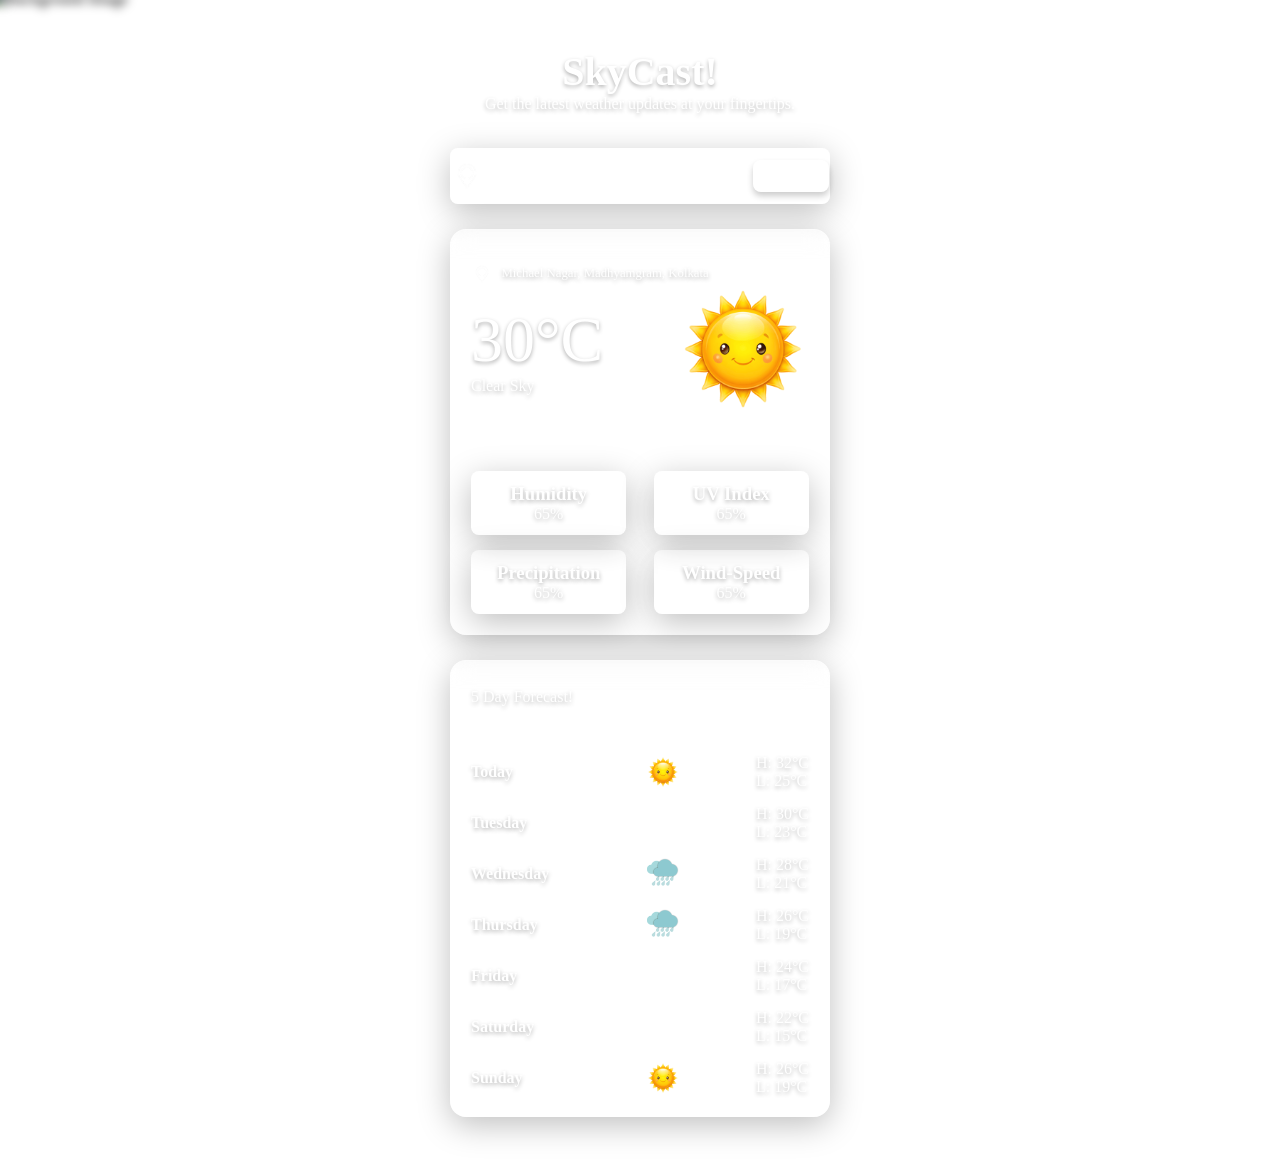
==== index.html @ c2d8010f "Rename first.html to index.html" ====
<!DOCTYPE html>
<html lang="en">
<head>
    <meta charset="UTF-8">
    <meta name="viewport" content="width=device-width, initial-scale=1.0">
    <title>Document</title>
    <link rel="stylesheet" href="style.css">
</head>
<body>
    <div class="background">
        <div id="title">
            <h1>SkyCast!</h1>
            <p>Get the latest weather updates at your fingertips.</p>
        </div>
        <img src="https://images.unsplash.com/photo-1531147646552-1eec68116469?q=80&w=870&auto=format&fit=crop&ixlib=rb-4.1.0&ixid=M3wxMjA3fDB8MHxwaG90by1wYWdlfHx8fGVufDB8fHx8fA%3D%3D" alt="Background Image" id="bgimg">
        <div class="search-box">
            <img src="./Images/location.png" id="locationimg">
            <input type="text" id="city-input" placeholder="Enter city name..." autocomplete="off">
            <button id="search-btn">Search!</button>
        </div>
        <div id="weather-card">
            <div class="weather-info">
                <div id="current-location">
                    <img src="./Images/location.png" id="locationimg1">
                    <p id="location">Michael Nagar, Madhyamgram, Kolkata</p>
                </div>
                <div id="temp">
                    <div id="tmp">

                        <h1 id="temperature">30°C</h1>
                        <div id="weather-description">
                            <p id="description">Clear Sky</p>
                        </div>
                    </div>
                    <img src="./Images/sun.png" id="weather-icon">
                </div>
                <hr id="divider">
                <div class="stats">
                    <div class="firsttwo">

                        <div id="humidity">
                            <h3>Humidity</h3>
                            <p>65%</p>
                        </div>
                        <div id="precipitation">
                            <h3>Precipitation</h3>
                            <p>65%</p>
                        </div>
                    </div>
                    <div class="secondtwo">

                        <div id="uv">
                            <h3>UV Index</h3>
                            <p>65%</p>
                        </div>
                        <div id="Wind-Speed">
                            <h3>Wind-Speed</h3>
                            <p>65%</p>
                        </div>
                    </div>
                </div>
            </div>
        </div>
        <div class="weather-forecast">
            <p id="forecast-title">5 Day Forecast!</p>
            <hr id="divider1">
            <div id="today" class="w">
                <h4>Today</h4>
                <img src="./Images/sun.png" id="today-icon">
                <div class="high-low">
                    <p id="high">H: 32°C</p>
                    <p id="low">L: 25°C</p>
                </div>
            </div>
            <div id="Tuesday" class="w">
                <h4>Tuesday</h4>
                <img src="./Images/cloud.png" id="today-icon">
                <div class="high-low">
                    <p id="high">H: 30°C</p>
                    <p id="low">L: 23°C</p>
                </div>
            </div>
            <div id="Wednesday" class="w">
                <h4>Wednesday</h4>
                <img src="./Images/drizzle.png" id="today-icon">
                <div class="high-low">
                    <p id="high">H: 28°C</p>
                    <p id="low">L: 21°C</p>
                </div>
            </div>
            <div id="Thursday" class="w ">
                <h4>Thursday</h4>
                <img src="./Images/drizzle.png" id="today-icon">
                <div class="high-low">
                    <p id="high">H: 26°C</p>
                    <p id="low">L: 19°C</p>
                </div>
            </div>
            <div id="Friday" class="w">
                <h4>Friday</h4>
                <img src="./Images/cloud.png" id="today-icon">
                <div class="high-low">
                    <p id="high">H: 24°C</p>
                    <p id="low">L: 17°C</p>
                </div>
            </div>
            <div id="Saturday" class="w">
                <h4>Saturday</h4>
                <img src="./Images/cloud.png" id="today-icon">
                <div class="high-low">
                    <p id="high">H: 22°C</p>
                    <p id="low">L: 15°C</p>
                </div>
            </div>
            <div id="Sunday" class="w">
                <h4>Sunday</h4>
                <img src="./Images/sun.png" id="today-icon">
                <div class="high-low">
                    <p id="high">H: 26°C</p>
                    <p id="low">L: 19°C</p>
                </div>
            </div>

        </div>
    </div>
    <script src="first.js"></script>
</body>
</html>
---- style.css ----
* {
    padding: 0;
    margin: 0;
}

.background {
    width: 100%;
    min-height: 100vh; 
    position: relative;
    overflow: visible; 
    margin: 0;
    padding: 0;
    display: flex;
    flex-direction: column;
    align-items: center;
    justify-content: flex-start;
    
    /* 1. REDUCE this padding so elements start higher up naturally */
    padding-top: 3rem; 
    padding-bottom: 3rem;
    gap: 25px;
    box-sizing: border-box;
}

#bgimg {
    /* 3. Freeze the image relative to the glass viewport monitor */
    position: fixed;
    top: -10px;
    left: -10px;
    
    /* 4. Keeps the photo slightly oversized to bleed off-screen and hide edge blur artifacts */
    width: calc(100vw + 20px);  
    height: calc(100vh + 20px);
    
    object-fit: cover;
    z-index: -1;
    filter: blur(5px) brightness(0.6);
    
    /* Strips out layout conflict properties */
    transform: none;
    margin: 0;
}
/* #weather-card {
    
    top: 50%;
    
    align-items: center;
    backdrop-filter: blur(10px);
    justify-content: center;
    left: 50%;
    transform: translate(-50%, -50%);
    
    padding: 20px;
    border-radius: 10px;
    text-align: center;
} */
#weather-card {
    /* REMOVE THESE */
    /* position: absolute; */
    /* top: 42%; */
    /* left: 50%; */
    /* transform: translate(-50%); */

    /* KEEP EVERYTHING ELSE */
    background: rgba(255, 255, 255, 0.15);
    backdrop-filter: blur(12px);
    -webkit-backdrop-filter: blur(12px);
    display: flex;
    flex-direction: column;
    border: 1px solid rgba(255, 255, 255, 0.25);
    border-radius: 16px;
    box-shadow: 0 8px 32px rgba(0, 0, 0, 0.25);
    padding: 20px;
    gap: 15px;
    width: 380px;
    box-sizing: border-box;
    color: white;
    text-shadow: 0 2px 4px rgba(0, 0, 0, 0.3);
}
#title {
    /* 2. REMOVE position: absolute so it sits at the top of our layout flow */
    position: relative;
    top: unset;
    left: unset;
    transform: none;
    margin-bottom: 10px;
    z-index: 1;
    display: flex;
    flex-direction: column;
    align-items: center;
    color: white;
    text-shadow: 0 2px 4px rgba(0, 0, 0, 0.3);
}
#title h1{
    font-size: 2.5em;
}
.search-box {
    border: 1px solid rgba(255, 255, 255, 0.25);
    text-shadow: 0 2px 4px rgba(0, 0, 0, 0.3);
    backdrop-filter: blur(12px);
    -webkit-backdrop-filter: blur(12px);
    display: flex;
    box-shadow: 0 8px 32px rgba(0, 0, 0, 0.25);
    align-items: center;
    height: 3.5rem;
    width: 380px;
    box-sizing: border-box;
    justify-content: space-between;
    border-radius: 8px;
    background: rgba(255, 255, 255, 0.15);

    /* 3. REMOVE the absolute position variables here too! */
    position: relative;
    top: unset;
    left: unset;
    transform: none;
    margin-bottom: 0px;
}
#city-input {
    flex-grow: 0.4;
    padding: 10px;
    width: 50%;
    border: none;
    color:white;
    /* box-shadow: 0 4px 6px rgba(0, 0, 0, 0.1); */
    background: none;
    right:0.2rem;
    border-radius: 8px ;
    outline: none;
}
#city-input::placeholder {
    color: rgba(255, 255, 255, 0.6);
}
#search-btn {
    padding: 10px 15px;
    margin-left: 10px;
    border: none;
    height:2rem;
    background: rgba(255, 255, 255, 0.3);
    color: white;
    border-radius: 8px;
    cursor: pointer;
    box-shadow: 0 4px 6px rgba(0, 0, 0, 0.2);
    transition: transform 0.2s ease; /* Smooth scaling effect on hover */
}
#search-btn:hover{
    transform: scale(1.2);
}


#locationimg{
    height:2rem;
    width:2rem;
}

#current-location{
    padding:0px;
    gap:8px;
    display:flex;
    flex-direction:row;
    align-items:center;
    top:1rem;
    /* left: 1.2rem; */
}
#current-location p{
    font-size: 0.8rem;
}
#locationimg1{
    height:1.4rem;
    width:1.4rem;
}
#temperature {
    font-size: 4rem; /* Adjusted text sizing */
    font-weight: 500;
    text-align: left; /* Aligns text cleanly to the left edge */
}

.weather-info {
    display: flex;
    flex-direction: column;
    align-items: flex-start; /* Forces child elements (Location & Temp) to align left */
    width: 100%;
    
    margin-top: 0.8rem; /* Creates space below your absolute-positioned location element */
}
#temp{
    display:flex;
    flex-direction:row;
    gap:5rem;
    justify-content: center;
    align-items: center;
}
#temp img{
    height:8rem;
    width:8rem;
    object-fit:cover;
    
}
.stats{
    margin-top: 2rem;
    display:flex;
    flex-direction: row;
    justify-content: space-between;
    width: 100%;
    
    

}
.firsttwo, .secondtwo{
    
    display:flex;
    flex-direction:column;
    gap: 15px; /* Creates clean vertical space between the upper and lower cards */
    width: 46%;
}
/* .secondtwo{
    display:flex;
    flex-direction:row;
    gap: 15px;  Creates clean vertical space between the upper and lower cards 
    width: 46%;
} */

#humidity, #precipitation, #Wind-Speed, #uv {
    display:flex;
    flex-direction:column;
    justify-content:center;
    align-items:center; 
    padding:12px;
    box-shadow: 0 8px 32px rgba(0, 0, 0, 0.25);
    border-radius:8px;
    background: rgba(255, 255, 255, 0.15);
}
#divider {
    border: none; /* Removes the ugly default browser border */
    height: 1px; /* Keeps the line razor thin */
    background: rgba(255, 255, 255, 0.2); /* Semi-transparent line to match your card edges */
    width: 100%; /* Spans all the way across the card inner width */
    margin-top: 20px; /* Spacing below "Clear Sky" */
    margin-bottom: 5px; /* Spacing above the stats block */
}
.weather-forecast {
    /* REMOVE THESE QUERY OFFSETS */
    /* position: relative; */
    /* top: 116%; */
    /* left: 50%; */
    /* transform: translate(-50%); */

    /* KEEP EVERYTHING ELSE */
    background: rgba(255, 255, 255, 0.15);
    backdrop-filter: blur(12px);
    -webkit-backdrop-filter: blur(12px);
    display: flex;
    flex-direction: column;
    border: 1px solid rgba(255, 255, 255, 0.25);
    border-radius: 16px;
    box-shadow: 0 8px 32px rgba(0, 0, 0, 0.25);
    padding: 20px;
    gap: 15px;
    width: 380px;
    box-sizing: border-box;
    color: white;
    text-shadow: 0 2px 4px rgba(0, 0, 0, 0.3);
}
.weather-forecast img{
    height:2rem;
    width:2rem;
    object-fit:contain;
}
.w{
    display:flex;
    flex-direction:row;
    justify-content:space-between;
    align-items:center;
    width:100%;
}
.w h4{
    width:100px;
    text-align:left;
}
#forecast-title{
    bottom: 0;
    height:2rem;
    min-height:2rem;
    display:flex;
    align-items:center;
    /* justify-content:center; */
}
#divider1 {
    border: none; /* Removes the ugly default browser border */
    height: 1px; /* Keeps the line razor thin */
    background: rgba(255, 255, 255, 0.2); /* Semi-transparent line to match your card edges */
    width: 100%; /* Spans all the way across the card inner width */
    margin-top: 5px; /* Spacing below "Clear Sky" */
    margin-bottom: 5px; /* Spacing above the stats block */
}
#temperature{
    width:8rem;
}
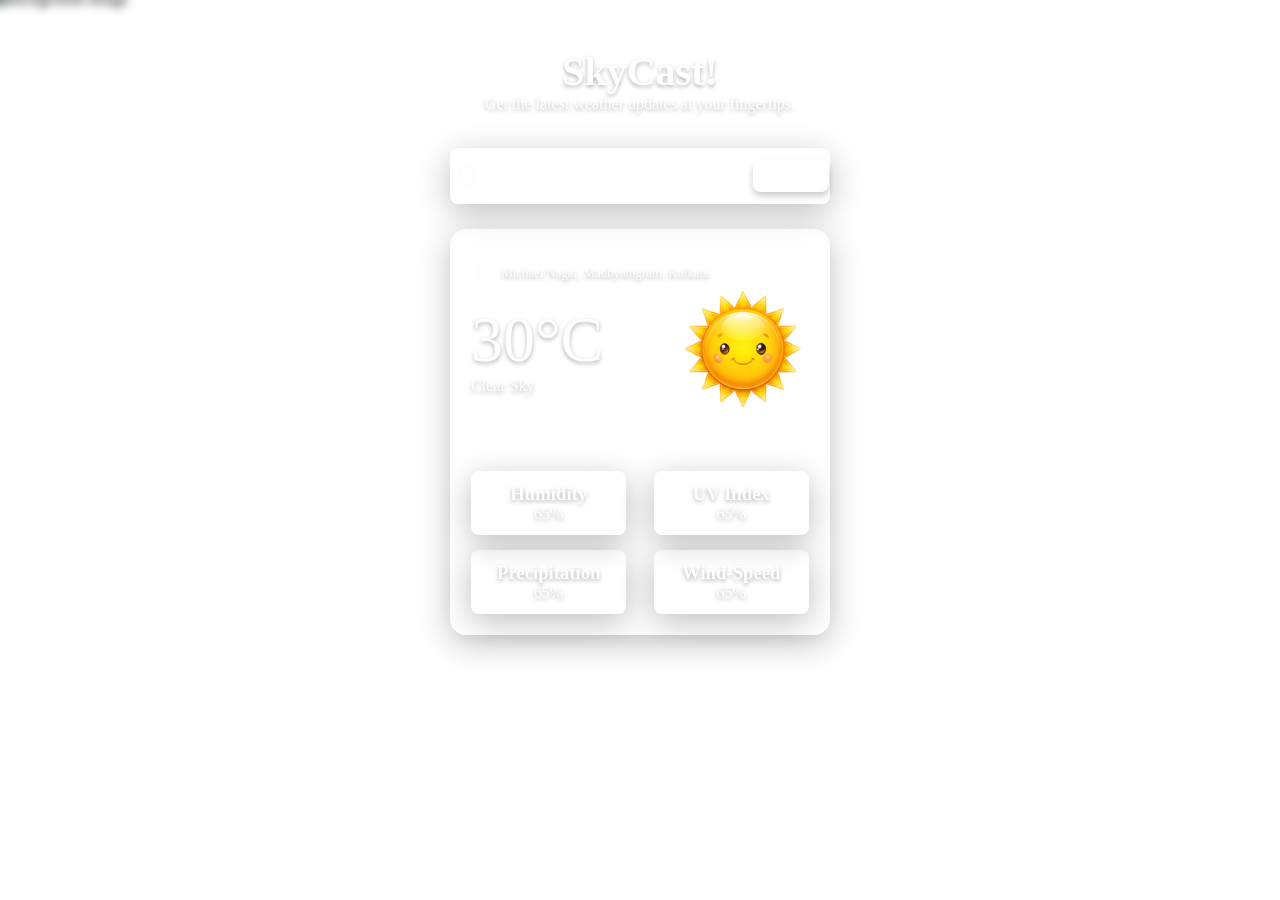
==== commit fe1502aa: "Remove weather forecast section from index.html" ====
--- a/index.html
+++ b/index.html
@@ -61,67 +61,7 @@
                 </div>
             </div>
         </div>
-        <div class="weather-forecast">
-            <p id="forecast-title">5 Day Forecast!</p>
-            <hr id="divider1">
-            <div id="today" class="w">
-                <h4>Today</h4>
-                <img src="./Images/sun.png" id="today-icon">
-                <div class="high-low">
-                    <p id="high">H: 32°C</p>
-                    <p id="low">L: 25°C</p>
-                </div>
-            </div>
-            <div id="Tuesday" class="w">
-                <h4>Tuesday</h4>
-                <img src="./Images/cloud.png" id="today-icon">
-                <div class="high-low">
-                    <p id="high">H: 30°C</p>
-                    <p id="low">L: 23°C</p>
-                </div>
-            </div>
-            <div id="Wednesday" class="w">
-                <h4>Wednesday</h4>
-                <img src="./Images/drizzle.png" id="today-icon">
-                <div class="high-low">
-                    <p id="high">H: 28°C</p>
-                    <p id="low">L: 21°C</p>
-                </div>
-            </div>
-            <div id="Thursday" class="w ">
-                <h4>Thursday</h4>
-                <img src="./Images/drizzle.png" id="today-icon">
-                <div class="high-low">
-                    <p id="high">H: 26°C</p>
-                    <p id="low">L: 19°C</p>
-                </div>
-            </div>
-            <div id="Friday" class="w">
-                <h4>Friday</h4>
-                <img src="./Images/cloud.png" id="today-icon">
-                <div class="high-low">
-                    <p id="high">H: 24°C</p>
-                    <p id="low">L: 17°C</p>
-                </div>
-            </div>
-            <div id="Saturday" class="w">
-                <h4>Saturday</h4>
-                <img src="./Images/cloud.png" id="today-icon">
-                <div class="high-low">
-                    <p id="high">H: 22°C</p>
-                    <p id="low">L: 15°C</p>
-                </div>
-            </div>
-            <div id="Sunday" class="w">
-                <h4>Sunday</h4>
-                <img src="./Images/sun.png" id="today-icon">
-                <div class="high-low">
-                    <p id="high">H: 26°C</p>
-                    <p id="low">L: 19°C</p>
-                </div>
-            </div>
-
-        </div>
+        
     </div>
     <script src="first.js"></script>
 </body>
